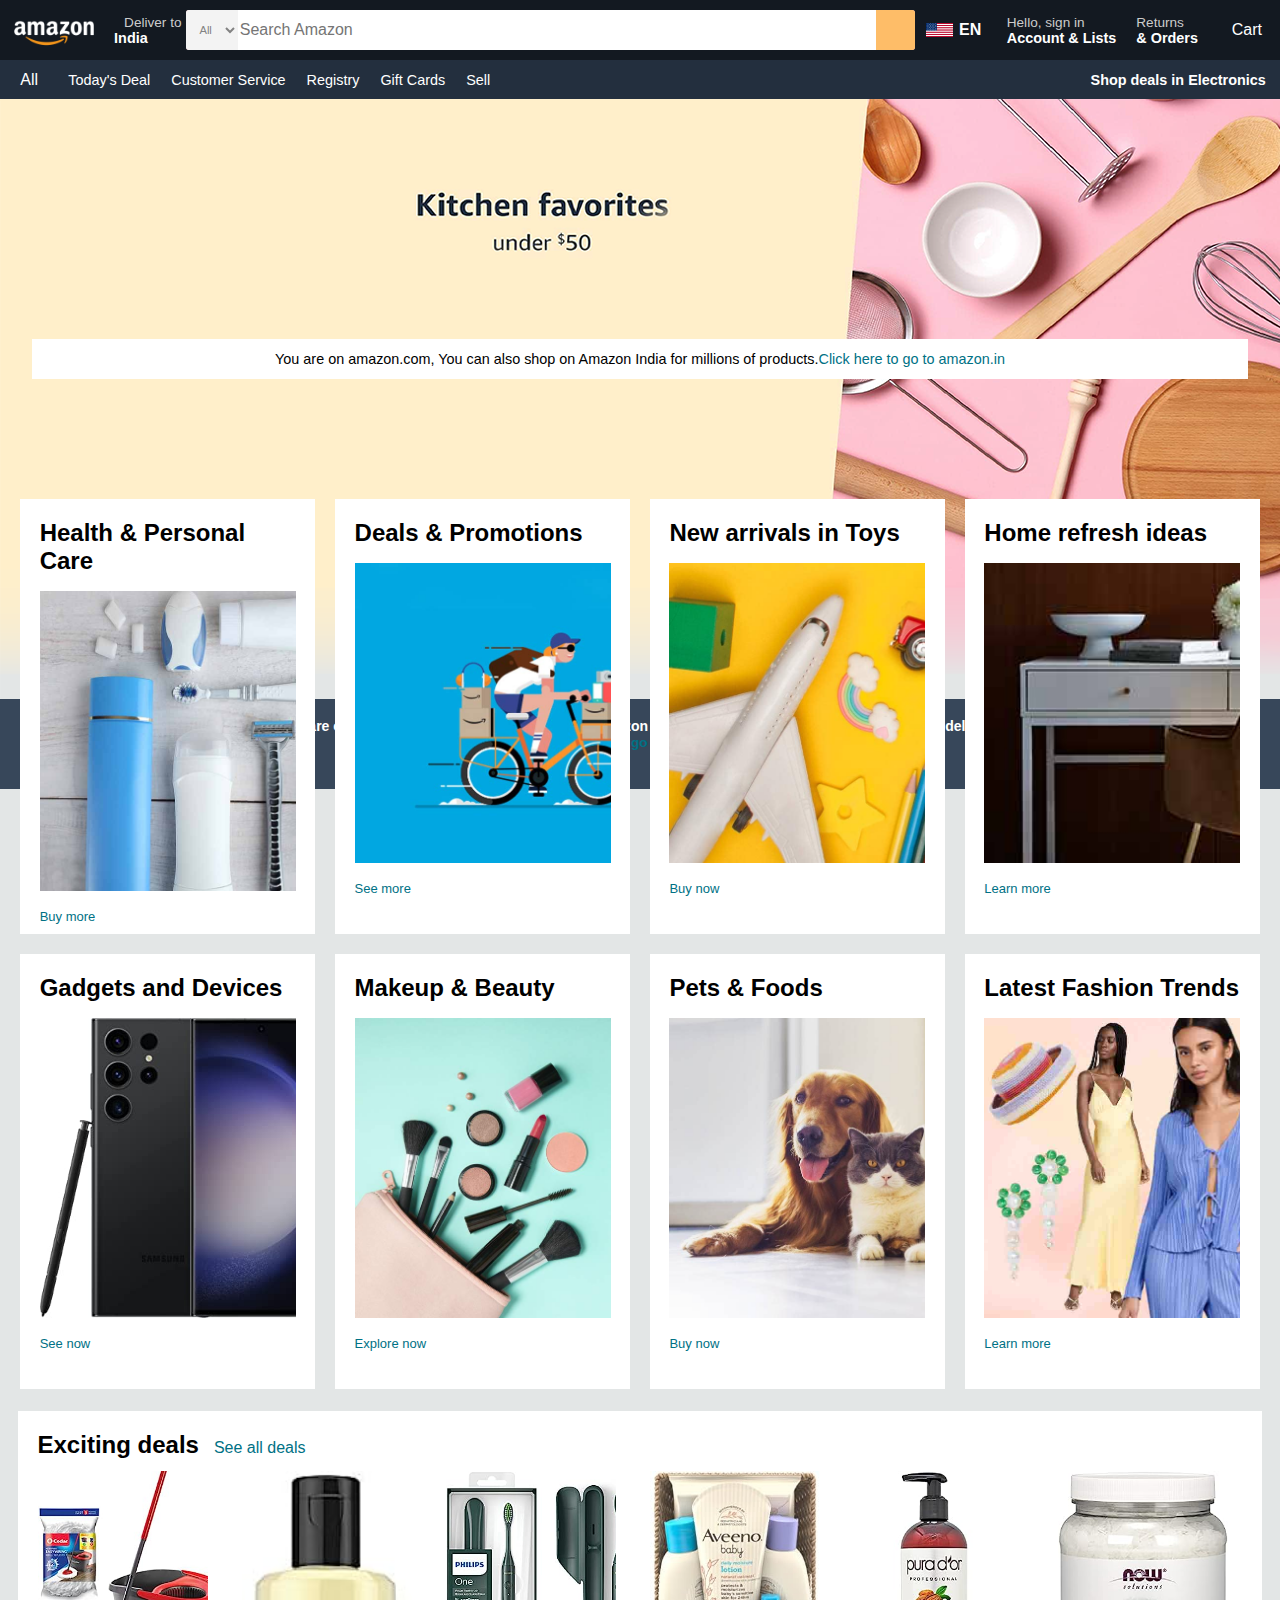
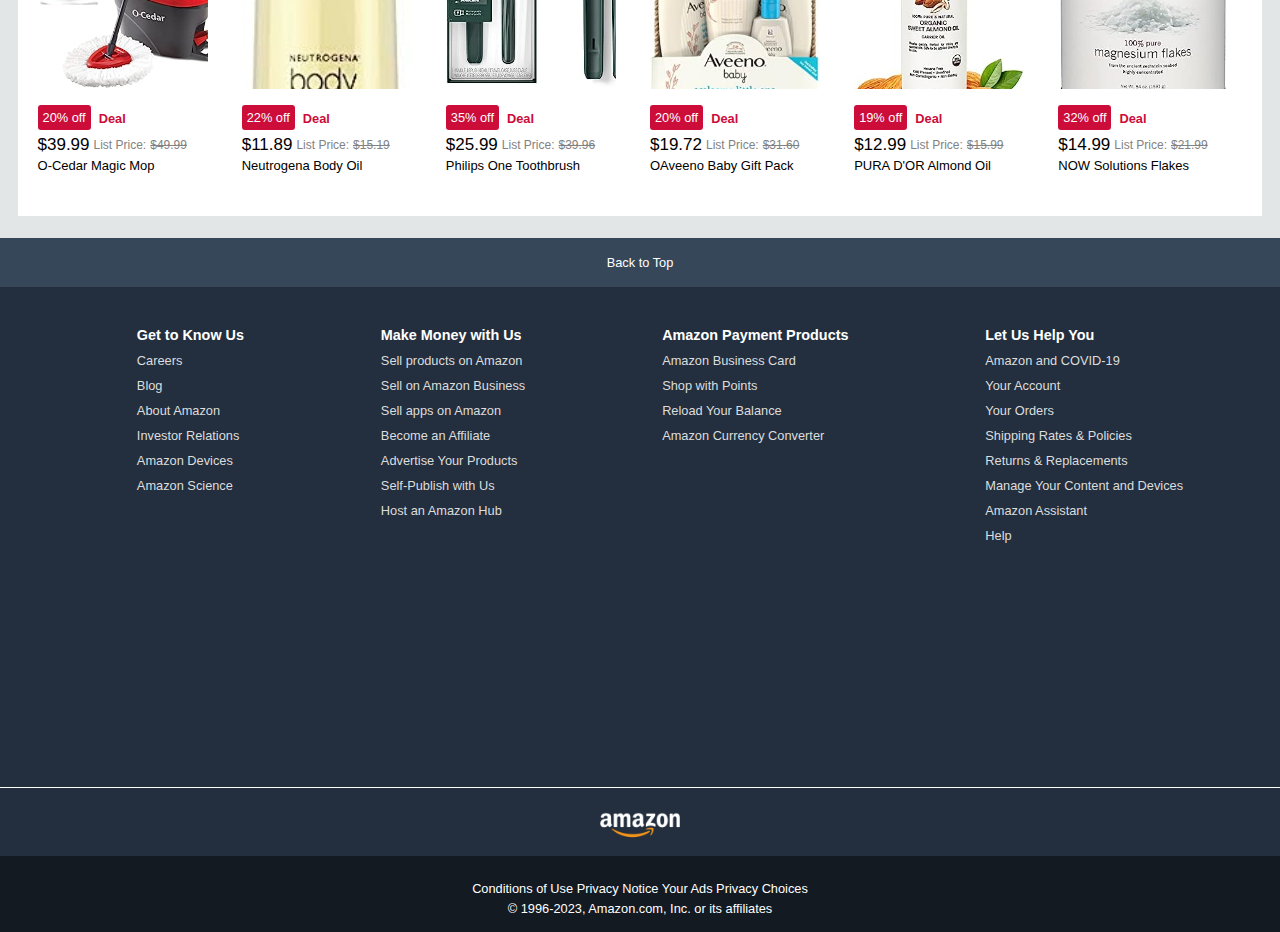
==== index.html @ 1c63dbe7 "Add files via upload" ====
<!DOCTYPE html>
<html lang="en">
<head>
    <meta charset="UTF-8">
    <meta name="viewport" content="width=device-width, initial-scale=1.0">
    <title>Amazon</title>
    <link rel="stylesheet" href="style.css">
    <link rel="stylesheet" href="https://cdnjs.cloudflare.com/ajax/libs/font-awesome/6.4.0/css/all.min.css" integrity="sha512-iecdLmaskl7CVkqkXNQ/ZH/XLlvWZOJyj7Yy7tcenmpD1ypASozpmT/E0iPtmFIB46ZmdtAc9eNBvH0H/ZpiBw==" crossorigin="anonymous" referrerpolicy="no-referrer" />
</head>
<body>
    <header>
        <div class = "navbar">
            <!-- Amazon Ka logo -->
            <div class="nav-logo border">
                <div class="logo"></div>
            </div>
            <!-- deliver to india -->
            <div class="nav-address border">
                <p class="deliveradd">Deliver to</p>
                <div class="add-icon">
                    <i class="fa-solid fa-location-dot gps-sign"></i>
                    <p class="indiaadd">India</p>
                </div>
            </div>
            <!-- search box -->
            <div class = "nav-search">
                <select class="search-select">
                    <option>All</option>
                </select>
                <input placeholder="Search Amazon" class="search-input">
                <div class="search-icon">
                    <i class="fa-solid fa-magnifying-glass"></i>
                </div>
            </div>
            <!-- flag waala box -->
            <div class="nav-country">
                <div class="country-flag border">
                    <div class="usa_flag"></div>
                    <p class="language">EN</p>
                    <div class="drop-icon">
                        <i class="fa-solid fa-caret-down"></i>
                    </div>
                </div>
            </div>
            <!-- account sign-in -->
            <div class="nav-signin border">
                <div class="accounts-text">
                    <p class = "nav-small"><span>Hello, sign in</span></p>
                    <p class = "nav-big">Account & Lists</p>
                </div>
                <div class="drop-icon">
                    <i class="fa-solid fa-caret-down"></i>
                </div>
            </div>
            <!-- return and orders waala -->
            <div class="nav-return border">
                <p class = "nav-small"><span>Returns</span></p>
                <p class = "nav-big">& Orders</p>
            </div>
            <!-- cart ka system -->
            <div class="nav-cart">
                <i class="fa-solid fa-cart-shopping"></i>
                <p>Cart</p>
            </div>
        </div>
        <!-- Now the panel -->
        <div class="panel">
            <div class="panel-all border">
                <i class="boeing737 fa-solid fa-bars"></i>
                <p>All</p>
            </div>
            <div class="panel-ops">
                <a class="border" href="everything.html">Today's Deal</a>
                <a class="border mobile-remove" href="everything.html">Customer Service</a>
                <a class="border" href="everything.html">Registry</a>
                <a class="border" href="everything.html">Gift Cards</a>
                <a class="border" href="everything.html">Sell</a>
            </div>
            <div class="panel-deals border mobile-remove">
                <a href="everything.html">Shop deals in Electronics</a>
            </div>
        </div>
    </header>

    <!-- Hero waala section -->
    <div class="hero-section">
        <div class="hero-msg">
            You are on amazon.com, You can also shop on Amazon India for millions of products. <a href="https://www.amazon.in"> Click here to go to amazon.in</a>
        </div>
    </div>

    <div class="hero-mobile">
        <div>
            <p>You are on amazon.com, You can also shop on Amazon India for millions of products with fast local delivery.</p>
            <a href="https://www.amazon.in"> Click here to go to amazon.in</a>
        </div>
    </div>

    <!-- Shopping waala section -->
    <div class="shop-section">
        <div class="box1 box">
            <div class="box-content">
                <h2>Health & Personal Care</h2>
                <div class="box-img" style="background-image: url('box1_image.jpg');"></div>
                <a href="everything.html">Buy more</a>
            </div>
        </div>
        <div class="box2 box">
            <div class="box-content">
                <h2>Deals & Promotions</h2>
                <div class="box-img" style="background-image: url('box2_image.jpg');"></div>
                <a href="everything.html">See more</a>
            </div>
        </div>
        <div class="box3 box">
            <div class="box-content">
                <h2>New arrivals in Toys</h2>
                <div class="box-img" style="background-image: url('box7_image.jpg');"></div>
                <a href="everything.html">Buy now</a>
            </div>
        </div>
        <div class="box4 box">
            <div class="box-content">
                <h2>Home refresh ideas</h2>
                <div class="box-img" style="background-image: url('box3_image.jpg');"></div>
                <a href="everything.html">Learn more</a>
            </div>
        </div>
        <div class="box5 box-2">
            <div class="box-content">
                <h2>Gadgets and Devices</h2>
                <div class="box-img" style="background-image: url('box4_image.jpg');"></div>
                <a href="everything.html">See now</a>
            </div>
        </div>
        <div class="box6 box-2">
            <div class="box-content">
                <h2>Makeup & Beauty</h2>
                <div class="box-img" style="background-image: url('box5_image.jpg');"></div>
                <a href="everything.html">Explore now</a>
            </div>
        </div>
        <div class="box7 box-2">
            <div class="box-content">
                <h2>Pets & Foods</h2>
                <div class="box-img" style="background-image: url('box6_image.jpg');"></div>
                <a href="everything.html">Buy now</a>
            </div>
        </div>
        <div class="box8 box-2">
            <div class="box-content">
                <h2>Latest Fashion Trends</h2>
                <div class="box-img" style="background-image: url('box8_image.jpg');"></div>
                <a href="everything.html">Learn more</a>
            </div>
        </div>

        <div class="exciting-deals">
            <div class="deals-details">
                <h2  class="see-deals">Exciting deals</h2>
                <a href="everything.html">See all deals</a>
            </div>
            <div class="all-the-deals">
                <div class="every-deal">
                    <div class="exciting-img" style="background-image: url(exciting-deals1.jpg);">
                        
                    </div>
                
                    <div class="off-tag">
                        <p class="red-tag">20% off</p>
                        <p class="deal-word">Deal</p>
                    </div>
                    <div class="price-tag">
                        <p class="original-price">$39.99</p>
                        <p class="last-price">List Price:</p>
                        <p class="list-price">$49.99</p>
                    </div>
                    <div class="item-name">
                        <p>O-Cedar Magic Mop</p>
                    </div>
                </div>
                <div class="every-deal">
                    <div class="exciting-img" style="background-image: url(exciting-deals2.jpg);">
                        
                    </div>
                
                    <div class="off-tag">
                        <p class="red-tag">22% off</p>
                        <p class="deal-word">Deal</p>
                    </div>
                    <div class="price-tag">
                        <p class="original-price">$11.89</p>
                        <p class="last-price">List Price:</p>
                        <p class="list-price">$15.19</p>
                    </div>
                    <div class="item-name">
                        <p>Neutrogena Body Oil</p>
                    </div>
                </div>
                <div class="every-deal mobile-remove">
                    <div class="exciting-img" style="background-image: url(exciting-deals3.jpg);">
                        
                    </div>
                
                    <div class="off-tag">
                        <p class="red-tag">35% off</p>
                        <p class="deal-word">Deal</p>
                    </div>
                    <div class="price-tag">
                        <p class="original-price">$25.99</p>
                        <p class="last-price">List Price:</p>
                        <p class="list-price">$39.96</p>
                    </div>
                    <div class="item-name">
                        <p>Philips One Toothbrush</p>
                    </div>
                </div>
                <div class="every-deal mobile-remove">
                    <div class="exciting-img" style="background-image: url(exciting-deals4.jpg);">
                        
                    </div>
                
                    <div class="off-tag">
                        <p class="red-tag">20% off</p>
                        <p class="deal-word">Deal</p>
                    </div>
                    <div class="price-tag">
                        <p class="original-price">$19.72</p>
                        <p class="last-price">List Price:</p>
                        <p class="list-price">$31.60</p>
                    </div>
                    <div class="item-name">
                        <p>OAveeno Baby Gift Pack</p>
                    </div>
                </div>
                <div class="every-deal mobile-remove">
                    <div class="exciting-img" style="background-image: url(exciting-deals5.jpg);">
                        
                    </div>
                
                    <div class="off-tag">
                        <p class="red-tag">19% off</p>
                        <p class="deal-word">Deal</p>
                    </div>
                    <div class="price-tag">
                        <p class="original-price">$12.99</p>
                        <p class="last-price">List Price:</p>
                        <p class="list-price">$15.99</p>
                    </div>
                    <div class="item-name">
                        <p>PURA D'OR Almond Oil</p>
                    </div>
                </div>
                <div class="every-deal mobile-remove">
                    <div class="exciting-img" style="background-image: url(exciting-deals6.jpg);">
                        
                    </div>
                
                    <div class="off-tag">
                        <p class="red-tag">32% off</p>
                        <p class="deal-word">Deal</p>
                    </div>
                    <div class="price-tag">
                        <p class="original-price">$14.99</p>
                        <p class="last-price">List Price:</p>
                        <p class="list-price">$21.99</p>
                    </div>
                    <div class="item-name">
                        <p>NOW Solutions Flakes</p>
                    </div>
                </div>
            </div>
        </div>
    </div>

    <!-- footer daal de? -->
    <footer>
        <div class="foot-panel1">
           Back to Top 
        </div>
        <div class="foot-panel2">
            <ul>
                <p class="nav-big">Get to Know Us</p>
                <a href="everything.html">Careers</a>
                <a href="everything.html">Blog</a>
                <a href="everything.html">About Amazon</a>
                <a href="everything.html">Investor Relations</a>
                <a href="everything.html">Amazon Devices</a>
                <a href="everything.html">Amazon Science</a>
            </ul>
            <ul>
                <p class="nav-big">Make Money with Us</p>
                <a class = "mobile-remove" href="everything.html">Sell products on Amazon</a>
                <a class = "mobile-remove" href="everything.html">Sell on Amazon Business</a>
                <a class = "mobile-remove" href="everything.html">Sell apps on Amazon</a>
                <a class = "mobile-remove" href="everything.html">Become an Affiliate</a>
                <a class = "mobile-remove" href="everything.html">Advertise Your Products</a>
                <a class = "mobile-remove" href="everything.html">Self-Publish with Us</a>
                <a class = "mobile-remove" href="everything.html">Host an Amazon Hub</a>
            </ul>
            <ul>
                <p class="nav-big">Amazon Payment Products</p>
                <a href="everything.html">Amazon Business Card</a>
                <a href="everything.html">Shop with Points</a>
                <a href="everything.html">Reload Your Balance</a>
                <a href="everything.html">Amazon Currency Converter </a>
            </ul>
            <ul>
                <p class="nav-big">Let Us Help You</p><a>
                <a class = "mobile-remove" href="everything.html">Amazon and COVID-19</a>
                <a class = "mobile-remove" href="everything.html">Your Account</a>
                <a class = "mobile-remove" href="everything.html">Your Orders</a>
                <a class = "mobile-remove" href="everything.html">Shipping Rates & Policies</a>
                <a class = "mobile-remove" href="everything.html">Returns & Replacements</a>
                <a class = "mobile-remove" href="everything.html">Manage Your Content and Devices</a>
                <a class = "mobile-remove" href="everything.html">Amazon Assistant</a>
                <a class = "mobile-remove" \href="everything.html">Help</a>
            </ul>
        </div>
        <div class="foot-panel3">
            <div class="logo">
                
            </div>
        </div>
        <div class="foot-panel4">
            <div class="pages-foot">
                <a href="everything.html">Conditions of Use</a>
                <a href="everything.html">Privacy Notice</a>
                <a href="everything.html">Your Ads Privacy Choices</a>
            </div>
            <div class="copyright">
                © 1996-2023, Amazon.com, Inc. or its affiliates
            </div>
        </div>
    </footer>
</body>
</html>
---- style.css ----
*{
    margin: 0;
    font-family: Arial, Helvetica, sans-serif;
    border: border-box;
}

a{
    text-decoration: none;
}

.navbar{
    height:60px;
    background-color: #131921;
    color:white;
    display: flex;
    align-items: center;
    justify-content: space-evenly;
}

a{
    color:white;
}

.nav-logo{
    height:50px;
    width:100px;
    align-items: right;
}

.logo{
    background-image: url("amazon_logo.png");
    height:60px;
    background-size: cover;
    width:100%;
    margin-left: 0px;
}

@media (max-width: 700px){
    .navbar{
        height:48px;
        width:100%;
    }
}

.border{
    border: 1px solid transparent;
    border-radius: 3%;
    color:white;
}

.border:hover{
    border:1px solid white;
}

.gps-sign{
    margin-bottom: 5.5px;
    margin-right: 2px;
}

.deliveradd{
    color:#cccccc;
    font-size: 0.85rem;
    margin-left: 15px;
}

.indiaadd{
    font-size:0.9rem;
    margin-left:3px;
    font-weight: 550;
}

.add-icon{
    display:flex;
    align-items: center;
}

@media (max-width: 700px){
    .nav-address{
        display: none;
    }
}

.nav-search{
    display:flex;
    justify-content: space-evenly;
    background-color: pink;
    width: 57%;
    height: 40px;
    border-radius: 3px;
}

.nav-search:hover{
    border: 2.5px solid #febd68;
}

.search-select{
    background-color: #f3f3f3;
    width: 60px;
    text-align: center;
    border-top-left-radius: 3px;
    border-bottom-left-radius: 3px;
    border: none;
    font-size: 0.7rem;
    color:#828282;

}

@media (max-width: 700px){
    .search-select{
        display: none;
    }
}

.search-input{
    width: 100%;
    font-size: 1rem;
    border: none;
}

@media (max-width: 700px){
    .search-input{
        border-top-left-radius: 3px;
        border-bottom-left-radius: 3px;
        font-size:0.9rem;
    }   

    .nav-search{
        height:35px;
    }
}

.search-icon{
    width:45px;
    display: flex;
    justify-content: center;
    align-items: center;
    font-size: 1.2rem;
    background-color: #febd68;
    border-top-right-radius: 3px;
    border-bottom-right-radius: 3px;
    color: #0f1111;
}

.country-flag{
    display: flex;
    height:60px;
    width:75px;
    align-items: center;
    font-weight: 550;
    justify-content: space-evenly;
}

@media (max-width: 700px){
    .country-flag{
        display: none;
    }   
}


.usa_flag{
    display: flex;
    background-image: url(USA.jpeg);
    height:14px;
    width:27px;
    background-size:contain;
}

.nav-small{
    color:#cccccc;
    font-size: 0.85rem;
}

.nav-big{
    font-weight: 550;
    font-size: 0.9rem;
}

@media (max-width: 700px){
    .nav-small{
        display: none;
    }
    .nav-big{
        display: none;
    }
}

.nav-cart{
    width: 75px;
    display: flex;
    align-items: center;
    justify-content: space-evenly;
}

.nav-cart i{
    font-size: 1.65rem;
}

@media (max-width: 700px){
    .nav-cart i{
        font-size: 1rem;
    }   
    .nav-cart p{
        font-size: 0.9rem;
    }
}

.nav-signin{
    width: 132px;
    display: flex;
    justify-content: space-evenly;
    align-items: center;
}

@media (max-width: 700px){
    .nav-signin{
        display: none;
    }    
}

.drop-icon{
    font-size: 0.64rem;
    color:#cccccc;
}


.panel{
    height: 39px;
    background-color: #232f3e;
    color: white;
    display: flex;
    align-items: center;
    justify-content: space-evenly;
}

.panel-ops a{
    display: inline;
    font-weight: 500;
    margin-left: 15px;
}

.panel-ops{
    width: 80%;
    font-size: 0.9rem;
}

.panel-deals{
    font-size: 0.9rem;
    font-weight: 600;
}

.panel-all{
    display: flex;
}
.boeing737{
    margin-right: 6px;
}

@media (max-width: 700px){
    .panel{
        height: 35px;
    }

    .boeing737{
        margin-left: 4px;
    }

    .mobile-remove{
        display: none;
    }

    .panel-ops{
        .mobile-remove{
            display:none;
        }
    }
}

.hero-section{
    background-image: url(Final_hero.png);
    height: 600px;
    background-size: cover;
    display:flex;
    justify-content: center;
    align-items: flex-end;

}

@media (max-width: 700px){
    .hero-section{
        background-image: url(hero_beauty.jpg);
        height: 250px;
        background-size: cover;
        background-repeat: no-repeat;
    }
}

.hero-mobile{
    height: 90px;
    width: 100%;
    display: flex;
    text-align: center;
    justify-content: center;
    background-color: #37475a;
    color:white;
    font-size: 14px;
    font-weight: 550;
}

.hero-mobile p{
    margin-top: 19px;
}

.hero-mobile a{
    font-size: 0.85rem;
    margin-top: 10px;
    color:#007185;
}

@media (mix-width: 700px){
    .hero-mobile{
        display: none;
    }
}

.hero-msg{
    background-color: white;
    color: black;
    height: 40px;
    display: flex;
    align-items: center;
    justify-content: center;
    font-size:0.9rem;
    width:95%;
    margin-bottom:320px;
}

@media (max-width: 700px){
    .hero-msg{
        display: none;
    }
}

.hero-msg a{
    color: #007185;
}

.shop-section{
    display: flex;
    flex-wrap: wrap;
    justify-content: space-evenly;
    background-color: #e3e6e6;
}

.box{
    height: 400px;
    width: 23%;
    background-color: white;
    padding: 20px 0px 15px;
    margin-top:-290px;
}

.box-2{
    height: 400px;
    width: 23%;
    background-color: white;
    padding: 20px 0px 15px;
    margin-top: 20px;
}

.box-img{
    height: 300px;
    background-size: cover;
    margin-top:1rem;
    margin-bottom:1rem;
}

.box-content{
    margin-left: 1.2rem;
    margin-right: 1.2rem;
}

.box-content a{
    color:#007185;
    font-size: 13px;
}

.box-content a:hover{
    color:red;
    text-decoration: underline;
}

@media (max-width: 700px){
    .box{
        width: 95%;
        margin-top: 10px;
        margin-bottom: 10px;
    }     

    .box-2{
        display: none;
    }
}

.footer{
    margin-top:15px;
}

.foot-panel1{
    height:49px;
    background-color:#37475a;
    color:white;
    display: flex;
    justify-content: center;
    align-items: center;
    font-size:0.8rem;
}


@media(max-width:600px){
    .foot-panel1{
        height: 35px;
        font-size: 0.6rem;
    }
}

.foot-panel2{
    background-color: #232f3e;
    color:white;
    display: flex;;
    height:500px;
    justify-content: space-evenly;
}

ul{
    margin-top: 40px;
}


ul a{
    display: block;
    font-size: 0.8rem;
    margin-top: 10px;
    color:#dddddd;
}

ul a:hover{
    text-decoration: underline;
}

@media(max-width:600px){
    .foot-panel2{
        height: 240px;
        font-size: 0.7rem;
    }
    ul{
        margin-top: 20px;
    }
    ul a{
        margin-top: 18px;
        font-size: 0.6rem;
    }
    .foot-panel2 p{
        display: none;
    }
}

.foot-panel3{
    background-color: #232f3e;
    color: white;
    border-top: 0.5px solid white;
    height: 68px;
    display: flex;
    align-items: center;
    justify-content: center;
}

.logo{
    background-image: url("amazon_logo.png");
    background-size: cover;
    height:50px;
    width:100px;
}

.foot-panel4{
    color:white;
    background-color: #131A22;
    /* display: flex; */
    height: 76px;
    /* text-align: center;
    justify-content: center; */
}

.foot-panel4 a:hover{
    text-decoration: underline;
}

.pages-foot{
    font-size: 0.8rem;
    text-align: center;
    padding-top:25px;
}

.copyright{
    padding-top: 5px;
    font-size:0.8rem;
    text-align: center;
}

.exciting-deals{
    height: 370px;
    width: 95.7%;
    background-color: white;
    margin-top: 22px;
    margin-bottom: 22px;
    padding: 20px 0px 15px 20px;
}

@media (max-width: 700px){
    .exciting-deals{
        width: 95%;
    }
}

.exciting-deals a{
    color:#007185;
}

.deals-details{
    display:flex;
    width: 280px;
    align-items: baseline;
}

.see-deals{
    margin-right: 15px;
}

.every-deal{
    height: 200px;
    width: 280px;
    background-color: white;
    /* display: flex;
    align-items: center;
    justify-content: space-evenly; */
    margin-top: 2rem;
}

.exciting-img{
    height: 183px;
    width: 170px;
    background-size: cover;
    padding: 20px 0px 15px;
    margin-top: 10px;
}

.off-tag{
    display: flex;
    text-align: center;
    margin-top: 1rem;
}

.red-tag{
    border: 5px solid #cc0c39;
    background-color: #cc0c39;
    color: white;
    font-weight: 500;
    border-radius: 3px;
    font-size: 0.8rem;
}

.deal-word{
    margin-left: 8px;
    margin-top: 5.5px;
    color:#cc0c39;
    font-weight: 550;
    font-size: 0.8rem;
}

.price-tag{
    display: flex;
    margin-top: 5px;
}

.original-price{
    font-size: 17px;
}

.last-price{
    margin-top: 3px;
    margin-right: 4px;
    margin-left: 4px;
    font-size: 12px;
    color: #828282;
}

.list-price{
    font-size: 12px;
    color:#828282;
    text-decoration: line-through;
    margin-top: 3px;
}

.item-name{
    font-size:13px;
    margin-top: 3px;
}

.all-the-deals{
    display: flex;
    margin-top: -30px;
    justify-content: space-around;
}
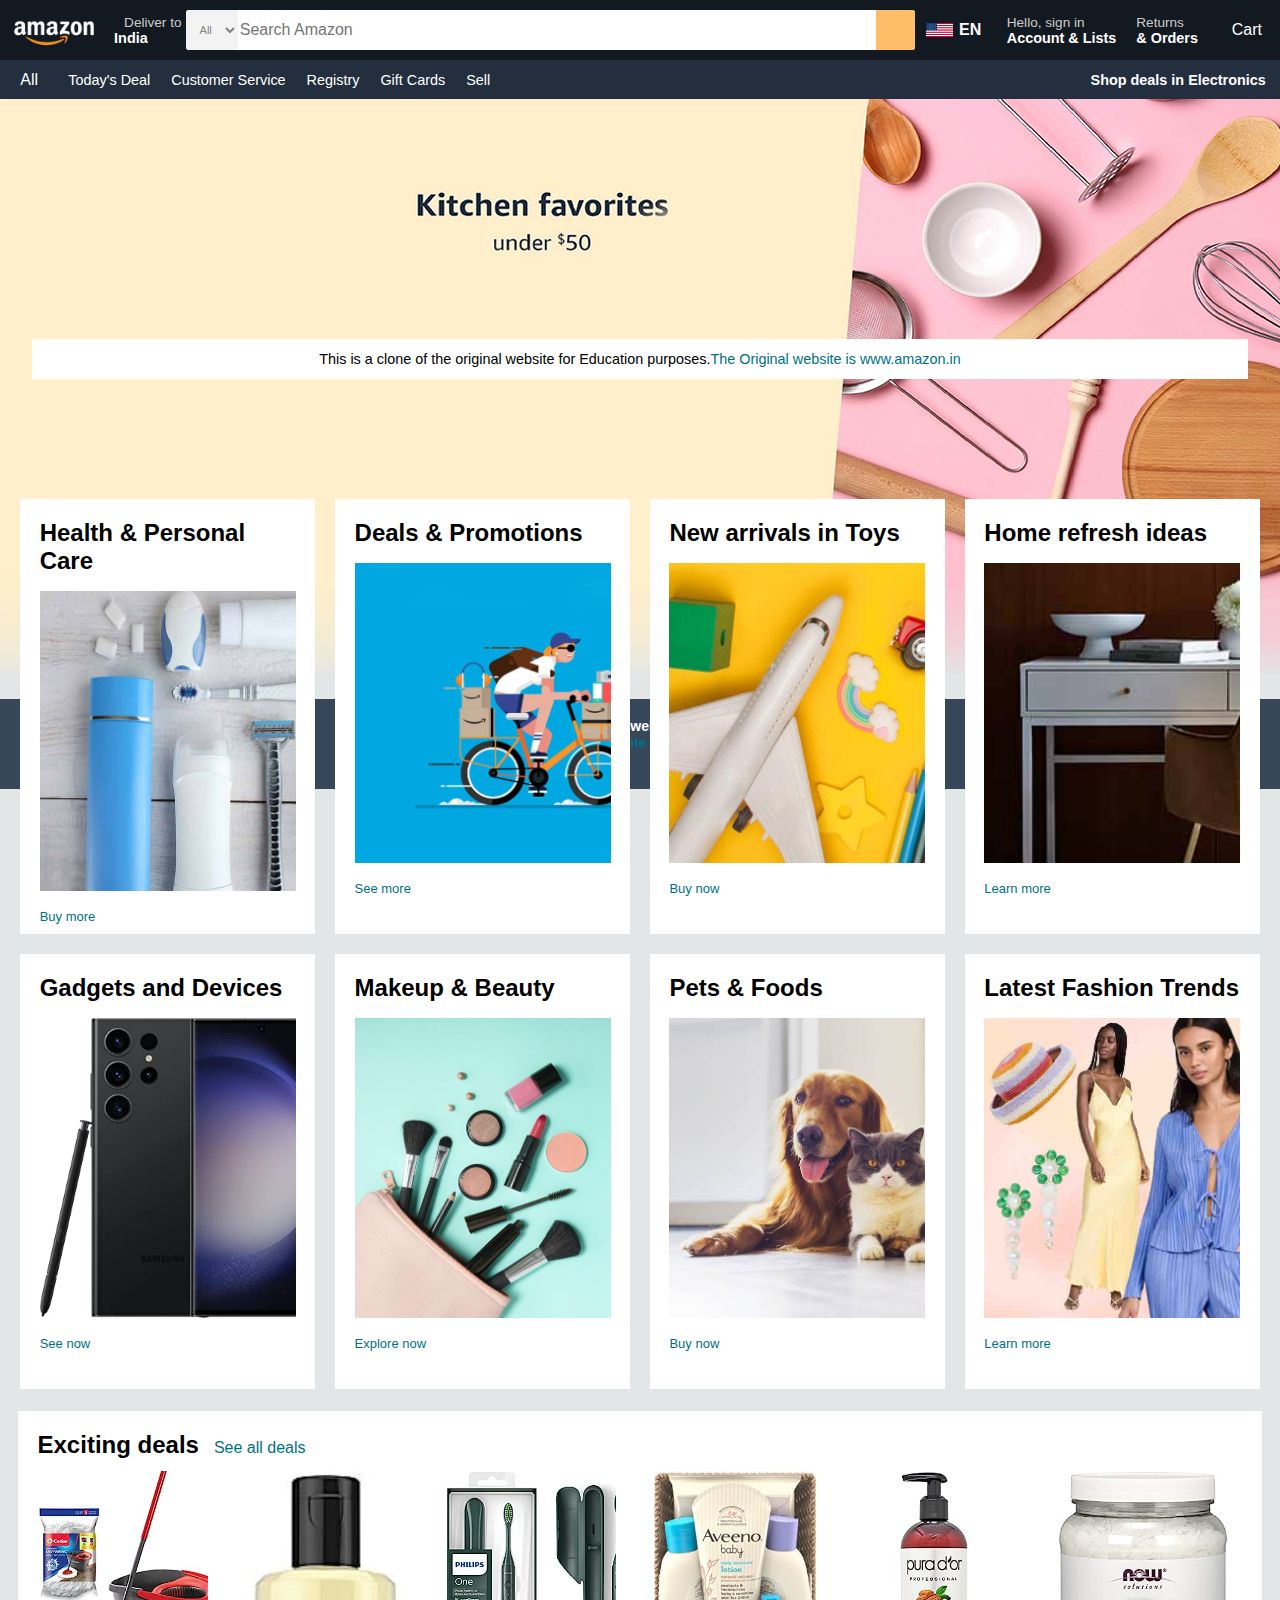
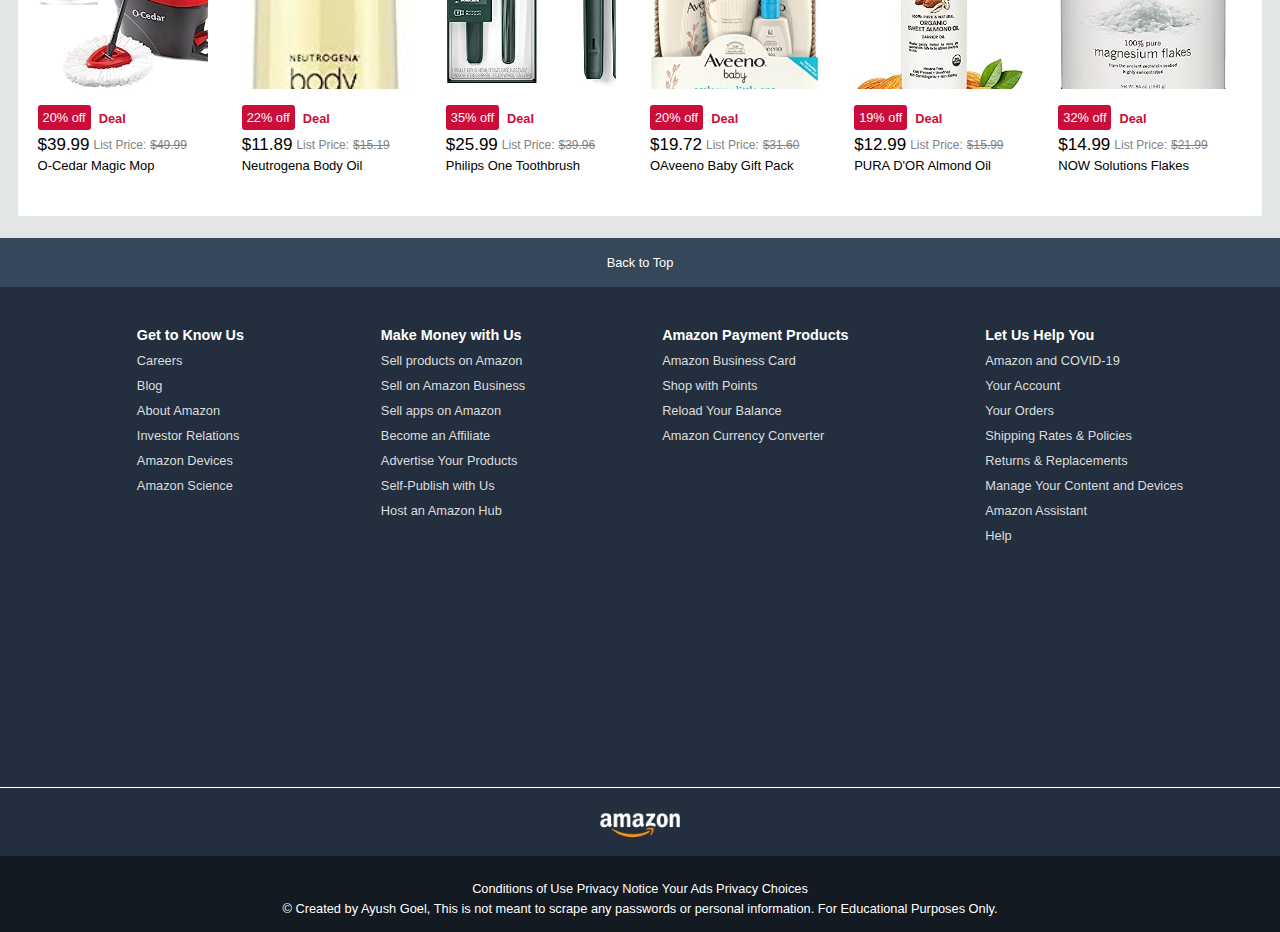
==== commit e42b43e6: "Google review edit" ====
--- a/index.html
+++ b/index.html
@@ -1,6 +1,18 @@
 <!DOCTYPE html>
 <html lang="en">
 <head>
+    <!-- Google Analytics -->
+    <script>
+    (function(i,s,o,g,r,a,m){i['GoogleAnalyticsObject']=r;i[r]=i[r]||function(){
+    (i[r].q=i[r].q||[]).push(arguments)},i[r].l=1*new Date();a=s.createElement(o),
+    m=s.getElementsByTagName(o)[0];a.async=1;a.src=g;m.parentNode.insertBefore(a,m)
+    })(window,document,'script','https://www.google-analytics.com/analytics.js','ga');
+    
+    ga('create', 'UA-XXXXX-Y', 'auto');
+    ga('send', 'pageview');
+    </script>
+    <!-- End Google Analytics -->
+    <meta name="google-site-verification" content="q_bMosC3hzxxfwBDokFcj4CnzSsHtb735HwnPhlUOlU" />
     <meta charset="UTF-8">
     <meta name="viewport" content="width=device-width, initial-scale=1.0">
     <title>Amazon</title>
@@ -72,7 +84,7 @@
             <div class="panel-ops">
                 <a class="border" href="everything.html">Today's Deal</a>
                 <a class="border mobile-remove" href="everything.html">Customer Service</a>
-                <a class="border" href="everything.html">Registry</a>
+                <a class="border mobile-small" href="everything.html">Registry</a>
                 <a class="border" href="everything.html">Gift Cards</a>
                 <a class="border" href="everything.html">Sell</a>
             </div>
@@ -85,14 +97,14 @@
     <!-- Hero waala section -->
     <div class="hero-section">
         <div class="hero-msg">
-            You are on amazon.com, You can also shop on Amazon India for millions of products. <a href="https://www.amazon.in"> Click here to go to amazon.in</a>
+            This is a clone of the original website for Education purposes. <a>The Original website is www.amazon.in</a>
         </div>
     </div>
 
     <div class="hero-mobile">
         <div>
-            <p>You are on amazon.com, You can also shop on Amazon India for millions of products with fast local delivery.</p>
-            <a href="https://www.amazon.in"> Click here to go to amazon.in</a>
+            <p>This is a clone of the original website for Education purposes.</p>
+            <a> The Original website is www.amazon.in</a>
         </div>
     </div>
 
@@ -329,7 +341,8 @@
                 <a href="everything.html">Your Ads Privacy Choices</a>
             </div>
             <div class="copyright">
-                © 1996-2023, Amazon.com, Inc. or its affiliates
+                © Created by Ayush Goel, This is not meant to scrape any passwords or personal information.
+                For Educational Purposes Only.
             </div>
         </div>
     </footer>
--- a/style.css
+++ b/style.css
@@ -275,6 +275,14 @@
     }
 }
 
+@media (max-width: 400px){
+    .panel{
+        .mobile-small{
+            display:none;
+        }
+    }
+}
+
 .hero-section{
     background-image: url(Final_hero.png);
     height: 600px;
